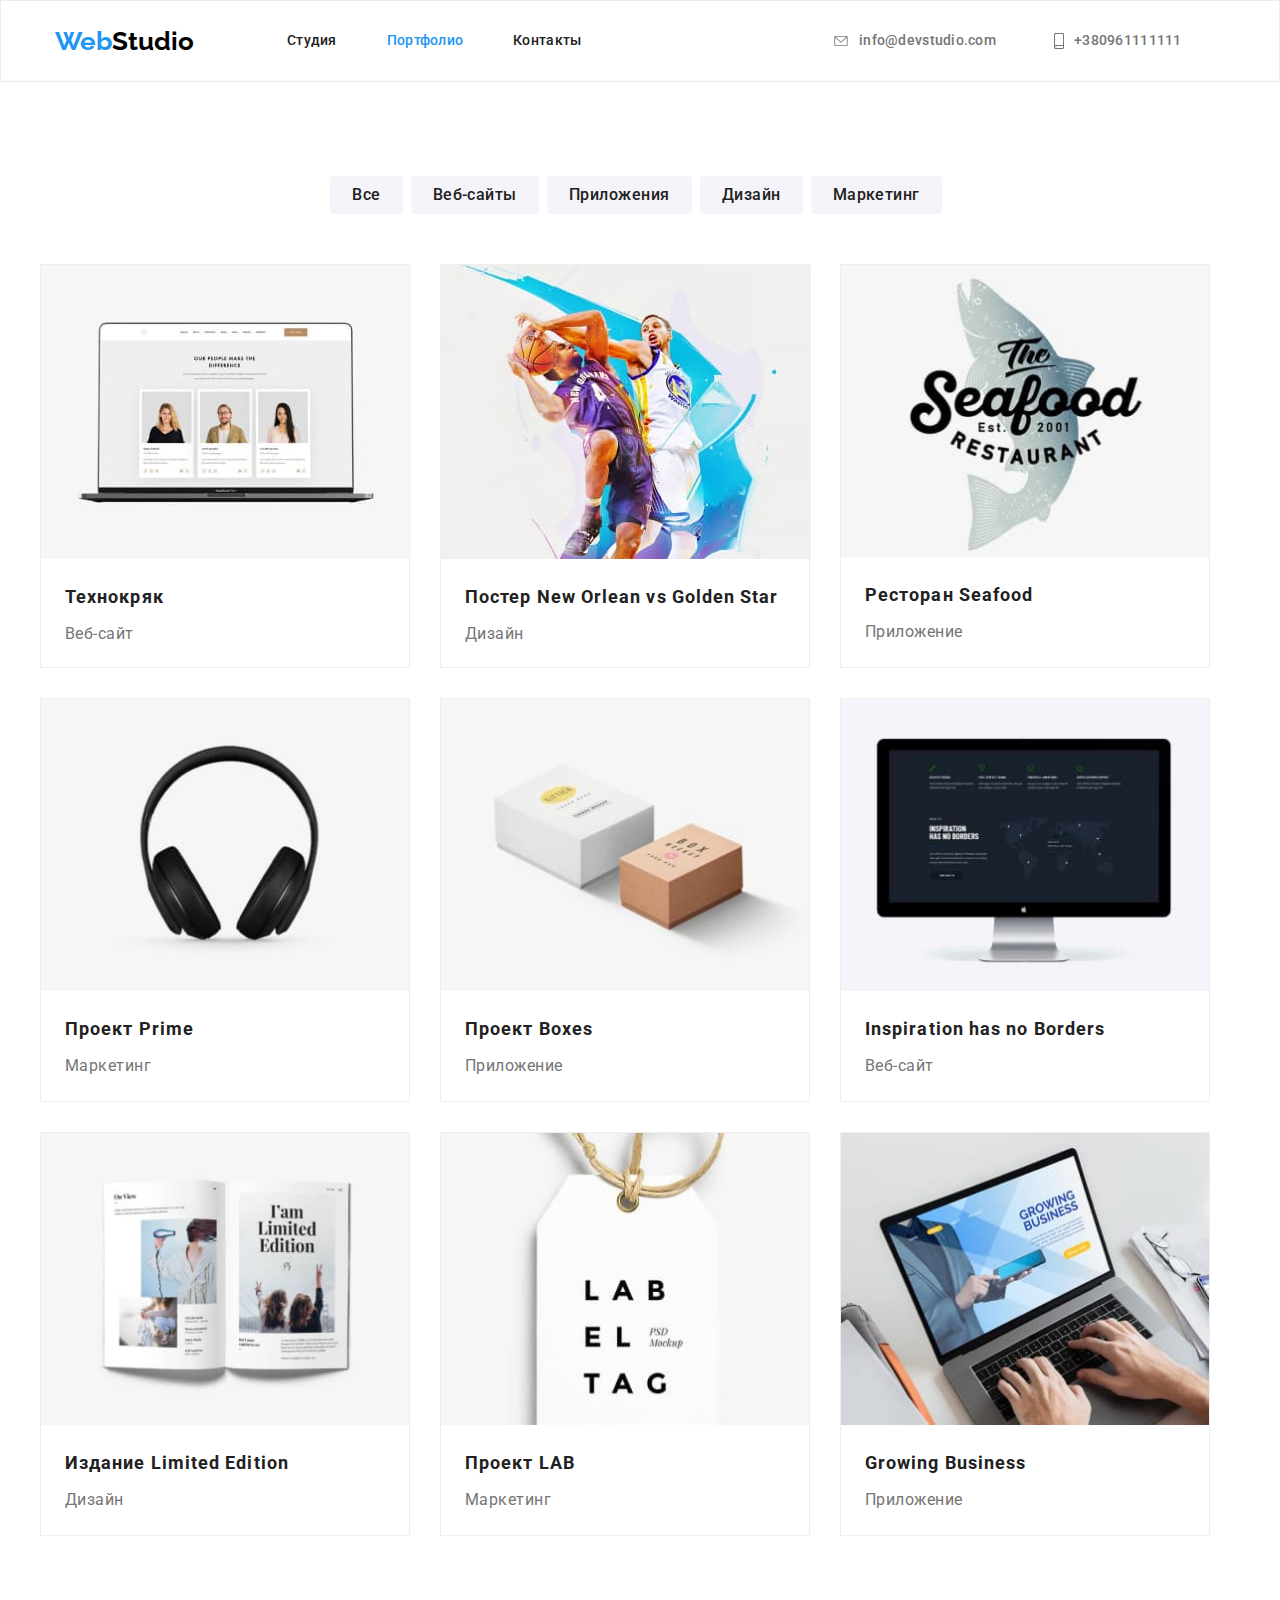
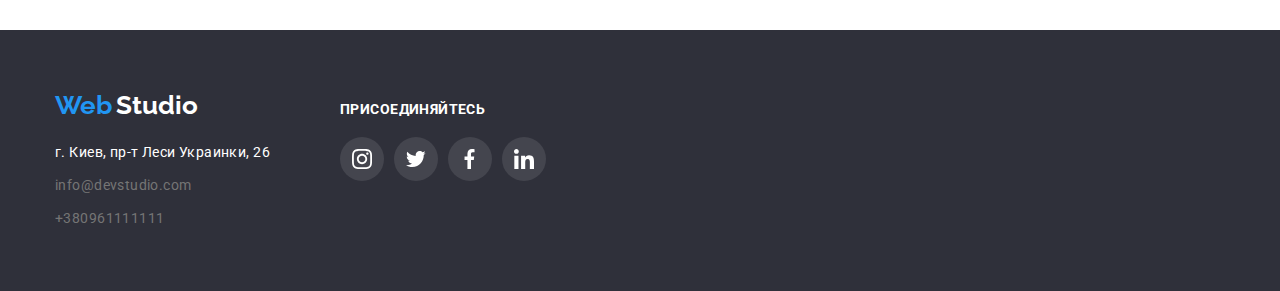
==== html/portfolio.html @ abc70267 "creation" ====
<!DOCTYPE html>
<html lang="en">
  <head>
    <meta charset="UTF-8" />
    <meta name="viewport" content="width=device-width, initial-scale=1.0" />
    <title>Document</title>
    <link rel="stylesheet" href="../css/reset.css"/>
    <link rel="stylesheet" href="../css/styles.css"/>
    <link rel="preconnect" href="https://fonts.gstatic.com">
<link href="https://fonts.googleapis.com/css2?family=Raleway:wght@700&family=Roboto:wght@400;500;700;900&display=swap" rel="stylesheet">
  </head>
  <body>
    <header class="main-menu">
      <div class="container">
      <nav class="navbar">
        <a class="logo" href="../index.html"> <span class="logo-web">Web</span> <span class="logo-studio">Studio</span></a> 
        <ul class="menu-list">
          <li class="menu-item"> <a class="link" href="../index.html">Студия</a> </li>
          <li class="menu-item"> <a class="link current" href="portfolio.html"> Портфолио</a> </li>
          <li class="menu-item"> <a class="link" href="">Контакты</a> </li>
        </ul>
      </nav>
        <ul class="tel-mail-title"> 
            <li class="menu-item-contacts"> <a class="link-header" href="mailto:info@devstudio.com"> <svg class="mail"> 
            <use href="../svg/symbol-defs.svg#icon-envelope-hover-1-1" width="16" height="10"> </use>
            </svg> info@devstudio.com </a></li>
             <li class="menu-item-contacts"> <a class ="link-header" href="tel:+380961111111"> <svg class="telephone"> 
            <use href="../svg/symbol-defs.svg#icon-smartphone" width="10" height="16"> </use>
            </svg> +380961111111 </a></li>
        </ul>
      </div>
    </header>
      <main>
      <section class="portfolio-buttons">
        <h1 class="visually-hidden">Портфолио</h1>
        <ul class="button-portfolio-list">
          <li class="portfolio-item"> <button type="button" class="button-portfolio">Все</button> </li>
          <li class="portfolio-item"> <button type="button" class="button-portfolio">Веб-сайты</button> </li>
          <li class="portfolio-item"> <button type="button" class="button-portfolio">Приложения</button> </li>
          <li class="portfolio-item"> <button type="button" class="button-portfolio">Дизайн</button> </li>
          <li class="portfolio-item"> <button type="button" class="button-portfolio">Маркетинг</button> </li>
        </ul>
      </section>
      <section class="portfolio-photo"> 
        <div class="portfolio-photo-container">
        <ul class="portfolio-list">
        <li class="portfolio-gallery">
        <div class="portfolio-thumb">
            <a class="portfolio-link" href=""> <img src="../img/web_sites.jpg" alt="web_site" width="370">
            <div class="portfolio-gallery-container">
            <h2 class="portfolio-header">Технокряк</h2> 
            <p>Веб-сайт</p>
            </div>
            </a>
        </div>
            </li>
        <li class="portfolio-gallery">
          <div class="portfolio-thumb">  
            <a class="portfolio-link" href=""> <img
              src="../img/basketball.jpg" alt="two men play i basketball" width="370">
            <div class="portfolio-gallery-container">
            <h2 class="portfolio-header">Постер New Orlean vs Golden Star</h2>
            <p>Дизайн</p>
           </div>
            </a>
          </div>
        </li>
        <li class="portfolio-gallery">
            <a class="portfolio-link" href=""> <img src="../img/seafood.jpg" alt="logo of restaurant" width="370"> 
            <div class="portfolio-gallery-container">
            <h2 class="portfolio-header">Ресторан Seafood</h2>
            <p>Приложение</p>
            </div>
            </a>
        </li>
        <li class="portfolio-gallery">
            <a class="portfolio-link" href=""> <img src="../img/earphones.jpg" alt="earphones" width="370"> 
            <div class="portfolio-gallery-container">
            <h2 class="portfolio-header">Проект Prime</h2>
            <p>Маркетинг</p>
            </div>
            </a>
         </li>
        <li class="portfolio-gallery">
            <a class="portfolio-link" href=""> <img src="../img/boxes.jpg" alt="boxes" width="370"> 
            <div class="portfolio-gallery-container">
            <h2 class="portfolio-header">Проект Boxes</h2>
            <p>Приложение </p>
            </div>
            </a>
        </li>
        <li class="portfolio-gallery">
            <a class="portfolio-link" href=""> <img src="../img/monitor.jpg" alt="monitor" width="370"> 
             <div class="portfolio-gallery-container">
            <h2 class="portfolio-header">Inspiration has no Borders</h2>
            <p>Веб-сайт</p> 
             </div>
            </a>
        </li>
          <li class="portfolio-gallery">
            <a class="portfolio-link" href=""> <img src="../img/magazines.jpg" alt="magazines" width="370"> 
            <div class="portfolio-gallery-container">
            <h2 class="portfolio-header">Издание Limited Edition</h2>
            <p>Дизайн</p>
            </div>
            </a>
        </li>
        <li class="portfolio-gallery">
          <a class="portfolio-link" href=""> <img src="../img/lab.jpg" alt="leib" width="370">
          <div class="portfolio-gallery-container"> 
          <h2 class="portfolio-header">Проект LAB</h2> 
          <p>Маркетинг</p>
          </div>
          </a>
        </li> 
        <li class="portfolio-gallery">
          <a class="portfolio-link" href=""> <img src="../img/typing.jpg" alt="typing on the computer" width="370"/> 
          <div class="portfolio-gallery-container">
            <h2 class="portfolio-header">Growing Business</h2>
            <p>Приложение</p>
           </div>
            </a>
          </li>
        </ul> 
        </div>
        </section>
    </main>
    <footer class="contact-information">
      <div class="contact-information-container">
      <div>
      <a class="link-logo" href="./index.html"> <span class="logo-web">Web</span> <span class="logo-studio-white">Studio</span></a>
      <address class="company-address">г. Киев, пр-т Леси Украинки, 26</address>
      <ul>
        <li class="contact-information-item"><a class="tel-mail" href="mailto:info@devstudio.com">info@devstudio.com</a></li>
        <li class="contact-information-item"><a class="tel-mail" href="tel:+380961111111">+380961111111</a></li>
      </ul>
      </div>
      <div class="container-icons">
      <p>Присоединяйтесь</p>
      <ul class="contact-list-icons">
          <li class="contact-icons"> 
          <a class="contact-list-link" href="">
            <svg class="contact-icons-footer">
            <use href="../svg/symbol-defs.svg#icon-instagram-2-1" width="20" height="20"> </use>
            </svg>
          </a>  
          </li> 
          <li class="contact-icons">
            <a class="contact-list-link" href="">
            <svg class="contact-icons-footer">
            <use href="../svg/symbol-defs.svg#icon-Vector-1-1" width="20" height="20"> </use>
            </svg>
          </a>
          </li> 
          <li class="contact-icons">
            <a class="contact-list-link" href="">
            <svg class="contact-icons-footer">
            <use href="../svg/symbol-defs.svg#icon-Vector-2-1" width="20" height="20"> </use>
            </svg>
          </a>
          </li>  
          <li class="contact-icons">
            <a class="contact-list-link" href="">
            <svg class="contact-icons-footer">
            <use href="../svg/symbol-defs.svg#icon-linkedin-1-1" width="20" height="20"> </use>
            </svg>
          </a>
          </li> 
          </ul> 
          </div>
        </div>
     </footer>
  </body>
</html>
---- css/styles.css ----
*,
*::before,
*::after {
  box-sizing: border-box;

}
img {
    display: block;
    max-width: 100%;
    height: auto;
    }
:root {
    --main-color: #212121;
    --logo-color: #000000;
    --accent-color: #2196f3;
    --background-dark-color: #2f303a;
    --background-light-color: #F5F4FA;
    --active-color: #FFFFFF;
    --inactive-color: #757575;
    --border-color: #EEEEEE;
    --portfolio-border-color: #ECECEC;
}
.main-menu{
    background:var(--active-color);
    border: 1px solid #ECECEC;
    }
.container {
    width: 1200px;
    padding-right: 15px;
    padding-left: 15px;
    margin-right:  auto;
    margin-left: auto;
    height: auto;
   }    
.main-menu a {
    text-decoration: none;
  }
.menu-list {
    display:flex; 
    justify-content: center;
    }
.menu-item {
    display: flex;
    margin-right: 50px;
    }    
.menu-list:last-child {
    margin-right: 0px;
}   
.link {
        font-family: Roboto;
        font-weight: 500;
        font-size: 14px;
        line-height: 1.14;
        letter-spacing: 0.02em;
        color:var(--main-color);
        padding-bottom: 32px;    
        padding-top: 32px;  
        }
   .link:hover, 
   .link:focus {
     color:var(--accent-color);
    }
    .current{
        color:var(--accent-color);
    } 
    .logo-web{
        color: var(--accent-color);
        font-family: Raleway;
        font-weight: bold;
        font-size: 26px;
        line-height: 1.19;
    }
    .logo-studio{
        color:var(--logo-color);
        font-family: Raleway;
        font-weight: bold;
        font-size: 26px;
        line-height: 1.19;
        text-decoration: none; 
    }
    .tel-mail-title a {
        font-family: Roboto;
        font-weight: 500;
        font-size: 14px;
        line-height: 1.14;
        letter-spacing: 0.02em;
        color:var(--inactive-color);
        display: flex;
        align-items: center;
        padding-bottom: 32px;    
        padding-top: 32px;  
       }
    .tel-mail-title {
        height: 16px;
        display: flex;
        align-items: center;
    }   
     .menu-item-contacts {
        margin-right: 50px;
       }
    .link-header {
        width: 171px;
       }    
    .menu-item-contacts:last-child {
        margin-right: 0px;
    }
    header > .container {
        display: flex;
        justify-content: space-between;
        align-items: center;
        text-align: left;
      }
    .navbar {
        display: flex;
        align-items: center;
      }  
    .tel-mail-title {
     display: flex;
    }
    .logo {
        display: flex;
        padding-top: 24px;
        padding-bottom: 24px;
        margin-right: 93px;
    }
    .mail {
        height: 10px;
        width: 16px;
        fill: var(--inactive-color);
        margin-right: 10px;
        }
     .telephone {
        width: 10px;
        height: 16px;
        fill: var(--inactive-color);
        margin-right: 10px;
       }
    .link-header:focus .mail,
    .link-header:hover .mail {
        fill: var(--accent-color);
        }
    .link-header:focus .telephone,
    .link-header:hover .telephone {
            fill: var(--accent-color);
        }    
    .link-header:focus,
    .link-header:hover {
        color: var(--accent-color);
    }
     /*finish of header*/
    .hero {
        height: 600px;
        margin: 0 auto;
        padding-top: 200px;
        padding-bottom: 200px;
        padding-right: 0;
        padding-left: 0;
        background-image: linear-gradient( to right, rgba(47, 48, 58, 0.4), rgba(47, 48, 58, 0.4) ), url(../img/hero.jpg);
        text-align: center;
    }
    .title-hero {
        font-family: Roboto;
        font-size: 44px;
        font-weight: 900;
        line-height: 1.36;
        letter-spacing: 0.06em;
        color:var(--active-color);
        text-transform: uppercase;
        margin-bottom: 30px;
    }
    .button {
        font-family: Roboto;
        font-weight: bold;
        font-size: 16px;
        line-height: 30px;
        color:var(--active-color);
        background-color:var(--accent-color);
        padding-right: 32px;
        padding-left: 32px;
        padding-bottom: 10px;
        padding-top:10px;
        background: #2196F3;
        box-shadow: 0px 4px 4px rgba(0, 0, 0, 0.15);
        border-radius: 4px; 
    }    
    .button:hover {
    cursor: pointer;    
    }    
    /*finish of hero*/
    .advantages {
        padding-top: 94px;
        padding-bottom: 94px;
        padding-right: 15px;
        padding-left: 15px;
        display: flex;
        justify-content: center;
      }
    .advantages-list {
        display: flex;
       }
    .advantages-item {
        font-family: Roboto;
        font-size: 14px;
        line-height: 1.71;
        letter-spacing: 0.03em;
        color:var(--inactive-color);
        width: 270px;
        margin-right: 30px;
        }
    .advantages-item:last-child {
        margin-right: 0px;
    } 
    .advantages-pictures {
        height: 120px;
        width: 270px;
        border-radius: 4px;
        background: #F5F4FA;
        margin-bottom: 30px;
        height: 120px;
        width: 270px;
        border-radius: 4px;
        height: 120px;
        width: 270px;
        display: flex;
        justify-content: center;
        align-items: center;
        }
    .advantages-icons {
        width: 66px;
        height: 70px;
      }

    .advantages-header {
        font-family: Roboto;
        font-size: 14px;
        line-height: 1.14;
        letter-spacing: 0.03em;
        font-weight: bold;
        text-transform: uppercase;
        color: var(--background-dark-color);
        margin-bottom: 10px;
    }
    /* finish section */
    .specialization {
        padding-bottom: 94px;
        padding-right: 15px;
        padding-left: 15px;
       }
    .specialization-header {
        font-family: Roboto;
        font-size: 36px;
        font-weight: bold;
        line-height: 1.16;
        letter-spacing: 0.03em;
        color:var(--main-color);
        text-align: center;
        margin-bottom: 50px;
    }
    .specialization-list {
     display: flex;
     justify-content: center;
    }
    .specialization-item {
    display: flex;
    margin-right: 30px;  
    }
    .specialization-item :last-child {
        margin-right: 0px;
    }
    /* finish section */
    .our-team {
        background-color:var(--background-light-color);
        padding-top: 94px;
        padding-bottom: 94px;
        padding-right: 15px;
        padding-left: 15px;
        }
    .team-list {
        display: flex;
        justify-content: center;
    }
    .our-team-item {
          display: flex;
          text-align: center;
          box-shadow: 0px 1px 3px rgba(0, 0, 0, 0.12), 
          0px 1px 1px rgba(0, 0, 0, 0.14), 
          0px 2px 1px rgba(0, 0, 0, 0.2);
          border-radius: 0px 0px 4px 4px;
          margin-right: 30px;
          width: 270px;
          background-color: var(--active-color);
    }
    .our-team-list {
        display: flex;
        justify-content: center;
        height: 44px;
        width: 206px;
       }
    .our-team-icon {
        fill: #AFB1B8;
        width: 20px;
        height: 20px;
    }
    .our-team-button {
        background-color: var(--active-color);
        border: 0;
        display: flex;
        height: 44px;
        width: 44px;
        display: flex;
        justify-content: center;
        align-items: center;
       }
     .name-container {
       padding: 30px;
      }
    .name-container > img {
       display: block;
       min-width: 100px;
           }
      .our-team-item:last-child {
          margin-right: 0px;
      }
     .our-team-header {
        font-family: Roboto;
        font-size: 36px;
        font-weight: bold;
        line-height: 1.17;
        letter-spacing: 0.03em;
        color: var(--main-color);
        text-align: center;
        margin-bottom: 50px;
       }
   .name {
       font-family: Roboto;
       font-size: 16px;
       font-weight: 500;
       line-height: 1.19;
       letter-spacing: 0.03em;
       color: var(--main-color);
       margin-bottom: 10px;
       }
    .profession {
        font-family: Roboto;
        font-size: 16px;
        line-height: 1.19;
        letter-spacing: 0.03em;
        color:var(--inactive-color);
        margin-bottom: 16px;
        }
        .our-team-link {
            height: 44px;
            width: 44px;
            border-radius: 50px;
            background-color:var(--active-color);
            display: flex;
            justify-content: center;
            align-items: center;
            }
        .our-team-link:hover,
        .our-team-link:focus {
            background-color: var(--accent-color);
            cursor: pointer;
        } 
        .our-team-link-list {
            height: 44px;
            width: 44px;
            margin-right: 10px
           }  
        .our-team-list:last-child {
            margin-right: 0;
        } 
        .our-team-link:focus .our-team-icon,
        .our-team-link:hover .our-team-icon {
                fill: var(--active-color);
            }   
        /* finish section */
    .clients {
        background: var(--active-color);
        padding-top:94px;
        padding-bottom: 94px;
        }    
    .clients-header {
        font-family: Roboto;
       font-size: 36px;
       font-style: normal;
       font-weight: 700;
       line-height: 42px;
       letter-spacing: 0.03em;
       text-align: center;
       margin-bottom: 50px;
       color:var(--main-color); 
    }
    .clients-list {
        display: flex;
        justify-content: center;
    }
    .clients-link {
        display: block;
        height: 90px;
        width: 170px;
        display: flex;
        justify-content: center;
        align-items: center;
        border: 1px solid #AFB1B8;
        border-radius: 4px;
    }
    .clients-link:focus,
    .clients-link:hover{
        border: 1px solid var(--accent-color);
    }
    .clients-link:focus .current,
    .clients-link:hover .current {
            fill: var(--accent-color);
        }    
     .clients-icon-a {
        width: 45px; 
        height: 44px;
        fill: #AFB1B8;
    }
    .clients-icon-b {
        width: 40px; 
        height: 52px;
        fill: #AFB1B8;
    }
    .clients-icon-c {
        width: 42px; 
        height: 42px;
        fill: #AFB1B8;
    }
    .clients-icon-d {
        width: 80px; 
        height: 42px;
        fill: #AFB1B8;
    }
    .clients-icon-e {
        width: 59px; 
        height: 47px;
        fill: #AFB1B8;
    }
    .clients-icon-f {
        width: 88px; 
        height: 66px;
        fill: #AFB1B8;
    }
     .clients-item {
        width: 170px;
        height: 90px;
        margin-right: 30px;
        }
    .clients-item:last-child {
        margin-right: 0;
    } 
    .clients-icon {
        fill: #AFB1B8;
        width: 170px;
        height: 90px;
    }
    .clients-icon:hover{
       fill: #2196f3;
    } 
    /* finish page */
    .contact-information {
       background:var(--background-dark-color);
       padding-top: 60px;
       padding-bottom: 60px;
    }
    .contact-information-container {
        width: 1200px;
        padding-right: 15px;
        padding-left: 15px;
        margin-right:  auto;
        margin-left: auto;
        display: flex; 
        align-items: baseline;
      }
    .logo-studio-white {
        color:var(--active-color);
        font-family: Raleway;
        font-weight: bold;
        font-size: 26px;
        line-height: 1.19;
        text-decoration: none;
    }
    .company-address {
        font-family: Roboto;
        font-size: 14px;
        line-height: 1.71;
        letter-spacing: 0.03em;
        color:var(--active-color);
        margin-top: 20px;
    }
    .tel-mail {
          font-family: Roboto;
          font-size: 14px;
          line-height: 1.71;
          letter-spacing: 0.03em;
          color:var(--inactive-color);
          text-decoration: none;
          display: block;
    }
    .contact-information-item {
        margin-top: 9px;
    }
    .tel-mail:hover,
    .tel-mail:focus {
           color:var(--accent-color);
    }
    .link-logo {
        display: block;
    }
    .container-icons >p{
        font-family: Roboto;
        font-style: normal;
        font-weight: bold;
        font-size: 14px;
        line-height: 16px;
        letter-spacing: 0.03em;
        text-transform: uppercase;
        color: #FFFFFF;
        margin-bottom: 20px;
    }
    .contact-list-icons {
        display: flex;
        align-items: center;
    }
    .contact-icons {
        height: 44px;
        width: 44px;
        margin-right: 10px;
        fill: var(--active-color);
    }
    .contact-icons:last-child {
        margin-right: 0;
    } 
    .contact-list-link {
        border-radius: 50%;
        height: 44px;
        width: 44px;
        background-color:rgba(255, 255, 255, 0.1); 
        display:flex; 
        justify-content: center;   
        align-items: center;  
        border: 0;
        cursor: pointer;
        }
    .contact-list-link:hover,
    .contact-list-link:focus {
     background-color: var(--accent-color);
    }    
     .contact-icons-footer {
         height: 20px;
         width: 20px;
         fill: #FFFFFF;
     } 
    .container-icons {
        margin-left: 70px;
    }  
    /* finish page */
    .visually-hidden {
        position: absolute !important;
        clip: rect(1px 1px 1px 1px); /* IE6, IE7 */
        clip: rect(1px, 1px, 1px, 1px);
        padding: 0 !important;
        border: 0 !important;
        height: 1px !important;
        width: 1px !important;
        overflow: hidden;
      }
    .portfolio-buttons {
        padding-top: 94px;
        padding-bottom: 50px;
        display: flex;
        justify-content: center;
    }
    .button-portfolio-list {
        display: flex;
    }  
    .portfolio-item {
        margin-right: 8px;
    }
    .button-portfolio-list:last-child {
        margin-right: 0px;
    }
    .button-portfolio {
           background:var(--background-light-color);
           border-radius: 4px;
           font-family: Roboto;
           font-weight: 500;
           font-size: 16px;
           line-height: 1.625;
           text-align: center;
           letter-spacing: 0.03em;
           color: var(--main-color);
           cursor: default;
           padding-right: 22px;
           padding-left: 22px;
           padding-top: 6px;
           padding-bottom: 6px;
           border-radius: 4px;
           border: 0px;
           border-radius: 4px;
           box-shadow: 0;
    }
    .button-portfolio:hover,
    .button-portfolio:focus {
            background-color:var(--accent-color);
            color: var(--active-color);
            cursor: pointer;
            box-shadow: 0px 3px 1px rgba(0, 0, 0, 0.1), 0px 1px 2px rgba(0, 0, 0, 0.08), 0px 2px 2px rgba(0, 0, 0, 0.12);
    }
    /* finish section */
    .portfolio-photo {
        padding-bottom: 94px;
    }
    .portfolio-photo-container {
        width: 1200px;
        margin-right: auto;
        margin-left: auto;
        height: auto;
    }
    .portfolio-list {
       display: flex;
       flex-wrap: wrap;
       margin-top: -30px;
       margin-left: -30px;
      }
    .portfolio-gallery {
       display: flex;
       flex-basis: calc (100% / 3 - 30px);
       margin-top: 30px;
       margin-left: 30px;
       border: 1px solid #EEEEEE;
       width: 370px;
       padding-bottom: 20px;
       height: 404px;
      }
    .portfolio-header {
            font-family: Roboto;
            font-weight: bold;
            font-size: 18px;
            line-height: 2;
            letter-spacing: 0.06em;
            color:var(--main-color);
            margin-bottom: 4px;
             }
    .portfolio-gallery a {
            font-family: Roboto;
            font-size: 16px;
            line-height: 1.875;
            letter-spacing: 0.03em;
            color:var(--inactive-color);
            text-decoration: none;
            display: block;
           }
    .portfolio-link {
        box-shadow: 0;
        width: 370px;
        height: 404px;
    } 
    .portfolio-link:hover,
    .portfolio-link:focus {
        box-shadow: 0px 1px 1px rgba(0, 0, 0, 0.12), 0px 4px 4px rgba(0, 0, 0, 0.06), 1px 4px 6px rgba(0, 0, 0, 0.16);
    }   
    .portfolio-gallery-container {
      padding-right: 24px; 
      padding-left: 24px;
      padding-top: 20px;
      padding-bottom: 20px;
    }    
    .link-logo {
        text-decoration: none;
    }
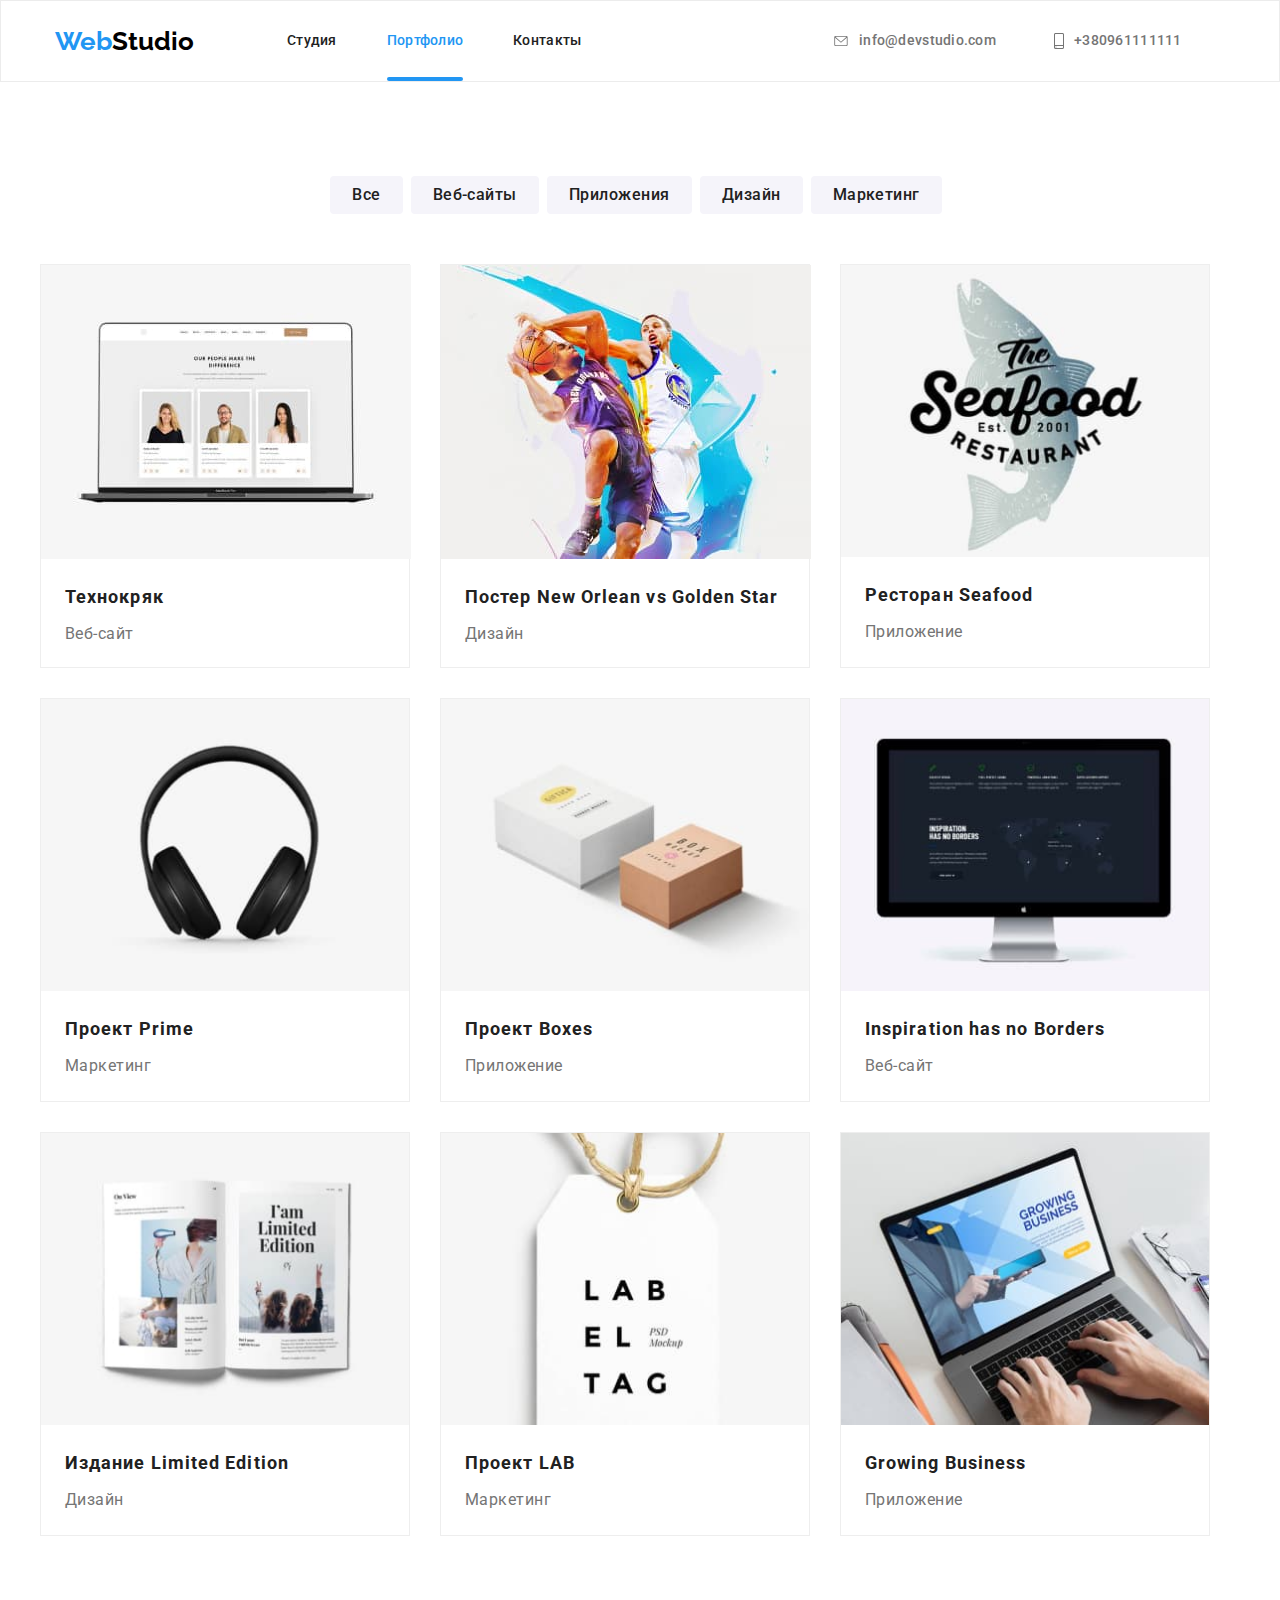
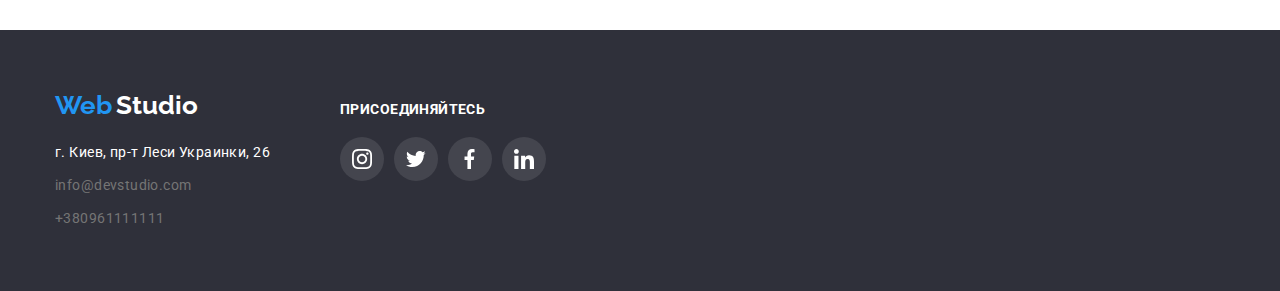
==== commit 4aa31778: "portfolio" ====
--- a/html/portfolio.html
+++ b/html/portfolio.html
@@ -47,6 +47,10 @@
         <li class="portfolio-gallery">
         <div class="portfolio-thumb">
             <a class="portfolio-link" href=""> <img src="../img/web_sites.jpg" alt="web_site" width="370">
+            <div class="technokryak">
+            <p class="technokryak-text">Технокряк это современная площадка распространения коронавируса. 
+              Компании используют эту платформу для цифрового шпионажа и атак на защищённые сервера конкурентов.</p> 
+              </div>
             <div class="portfolio-gallery-container">
             <h2 class="portfolio-header">Технокряк</h2> 
             <p>Веб-сайт</p>
@@ -58,6 +62,10 @@
           <div class="portfolio-thumb">  
             <a class="portfolio-link" href=""> <img
               src="../img/basketball.jpg" alt="two men play i basketball" width="370">
+              <div class="technokryak">
+                <p class="technokryak-text">Технокряк это современная площадка распространения коронавируса. 
+                  Компании используют эту платформу для цифрового шпионажа и атак на защищённые сервера конкурентов.</p> 
+                  </div>
             <div class="portfolio-gallery-container">
             <h2 class="portfolio-header">Постер New Orlean vs Golden Star</h2>
             <p>Дизайн</p>
@@ -67,7 +75,11 @@
         </li>
         <li class="portfolio-gallery">
             <a class="portfolio-link" href=""> <img src="../img/seafood.jpg" alt="logo of restaurant" width="370"> 
-            <div class="portfolio-gallery-container">
+              <div class="technokryak">
+                <p class="technokryak-text">Технокряк это современная площадка распространения коронавируса. 
+                  Компании используют эту платформу для цифрового шпионажа и атак на защищённые сервера конкурентов.</p> 
+                  </div> 
+              <div class="portfolio-gallery-container">
             <h2 class="portfolio-header">Ресторан Seafood</h2>
             <p>Приложение</p>
             </div>
@@ -75,6 +87,10 @@
         </li>
         <li class="portfolio-gallery">
             <a class="portfolio-link" href=""> <img src="../img/earphones.jpg" alt="earphones" width="370"> 
+              <div class="technokryak">
+                <p class="technokryak-text">Технокряк это современная площадка распространения коронавируса. 
+                  Компании используют эту платформу для цифрового шпионажа и атак на защищённые сервера конкурентов.</p> 
+                  </div>
             <div class="portfolio-gallery-container">
             <h2 class="portfolio-header">Проект Prime</h2>
             <p>Маркетинг</p>
@@ -83,6 +99,10 @@
          </li>
         <li class="portfolio-gallery">
             <a class="portfolio-link" href=""> <img src="../img/boxes.jpg" alt="boxes" width="370"> 
+              <div class="technokryak">
+                <p class="technokryak-text">Технокряк это современная площадка распространения коронавируса. 
+                  Компании используют эту платформу для цифрового шпионажа и атак на защищённые сервера конкурентов.</p> 
+                  </div>
             <div class="portfolio-gallery-container">
             <h2 class="portfolio-header">Проект Boxes</h2>
             <p>Приложение </p>
@@ -91,6 +111,10 @@
         </li>
         <li class="portfolio-gallery">
             <a class="portfolio-link" href=""> <img src="../img/monitor.jpg" alt="monitor" width="370"> 
+              <div class="technokryak">
+                <p class="technokryak-text">Технокряк это современная площадка распространения коронавируса. 
+                  Компании используют эту платформу для цифрового шпионажа и атак на защищённые сервера конкурентов.</p> 
+                  </div>
              <div class="portfolio-gallery-container">
             <h2 class="portfolio-header">Inspiration has no Borders</h2>
             <p>Веб-сайт</p> 
@@ -99,6 +123,10 @@
         </li>
           <li class="portfolio-gallery">
             <a class="portfolio-link" href=""> <img src="../img/magazines.jpg" alt="magazines" width="370"> 
+              <div class="technokryak">
+                <p class="technokryak-text">Технокряк это современная площадка распространения коронавируса. 
+                  Компании используют эту платформу для цифрового шпионажа и атак на защищённые сервера конкурентов.</p> 
+                  </div>
             <div class="portfolio-gallery-container">
             <h2 class="portfolio-header">Издание Limited Edition</h2>
             <p>Дизайн</p>
@@ -107,6 +135,10 @@
         </li>
         <li class="portfolio-gallery">
           <a class="portfolio-link" href=""> <img src="../img/lab.jpg" alt="leib" width="370">
+            <div class="technokryak">
+              <p class="technokryak-text">Технокряк это современная площадка распространения коронавируса. 
+                Компании используют эту платформу для цифрового шпионажа и атак на защищённые сервера конкурентов.</p> 
+                </div>
           <div class="portfolio-gallery-container"> 
           <h2 class="portfolio-header">Проект LAB</h2> 
           <p>Маркетинг</p>
@@ -115,6 +147,10 @@
         </li> 
         <li class="portfolio-gallery">
           <a class="portfolio-link" href=""> <img src="../img/typing.jpg" alt="typing on the computer" width="370"/> 
+            <div class="technokryak">
+              <p class="technokryak-text">Технокряк это современная площадка распространения коронавируса. 
+                Компании используют эту платформу для цифрового шпионажа и атак на защищённые сервера конкурентов.</p> 
+                </div>
           <div class="portfolio-gallery-container">
             <h2 class="portfolio-header">Growing Business</h2>
             <p>Приложение</p>
@@ -128,7 +164,7 @@
     <footer class="contact-information">
       <div class="contact-information-container">
       <div>
-      <a class="link-logo" href="./index.html"> <span class="logo-web">Web</span> <span class="logo-studio-white">Studio</span></a>
+      <a class="link-logo" href="../index.html"> <span class="logo-web">Web</span> <span class="logo-studio-white">Studio</span></a>
       <address class="company-address">г. Киев, пр-т Леси Украинки, 26</address>
       <ul>
         <li class="contact-information-item"><a class="tel-mail" href="mailto:info@devstudio.com">info@devstudio.com</a></li>
--- a/css/styles.css
+++ b/css/styles.css
@@ -19,7 +19,7 @@
     --inactive-color: #757575;
     --border-color: #EEEEEE;
     --portfolio-border-color: #ECECEC;
-}
+   }
 .main-menu{
     background:var(--active-color);
     border: 1px solid #ECECEC;
@@ -47,22 +47,55 @@
     margin-right: 0px;
 }   
 .link {
+        position: relative;
         font-family: Roboto;
         font-weight: 500;
         font-size: 14px;
         line-height: 1.14;
+        display: block;
         letter-spacing: 0.02em;
         color:var(--main-color);
         padding-bottom: 32px;    
         padding-top: 32px;  
-        }
+        transition-property: color;
+        transition-duration: 250ms;
+        transition-timing-function: cubic-bezier(0.4, 0, 0.2, 1);
+       }
    .link:hover, 
    .link:focus {
      color:var(--accent-color);
     }
+     .link::after {
+        content:"" ;
+        position: absolute;
+        display: block;
+        width: 100%;
+        margin-top: 28px;
+        background: #2196F3;
+        border-radius: 2px;
+        height: 4px;
+        opacity: 0;
+        transition-property: opacity;
+        transition-duration: 250ms;
+        transition-timing-function: cubic-bezier(0.4, 0, 0.2, 1);
+    }
+    .link:hover::after {
+        opacity: 1;
+    }
     .current{
         color:var(--accent-color);
     } 
+    .current::after {
+        content:"" ;
+        position: absolute;
+        display: block;
+        width: 100%;
+        margin-top: 28px;
+        background: #2196F3;
+        border-radius: 2px;
+        height: 4px;
+        opacity: 1;
+    }
     .logo-web{
         color: var(--accent-color);
         font-family: Raleway;
@@ -89,6 +122,9 @@
         align-items: center;
         padding-bottom: 32px;    
         padding-top: 32px;  
+        transition-property: color;
+        transition-duration: 250ms;
+        transition-timing-function: cubic-bezier(0.4, 0, 0.2, 1);
        }
     .tel-mail-title {
         height: 16px;
@@ -128,12 +164,18 @@
         width: 16px;
         fill: var(--inactive-color);
         margin-right: 10px;
+        transition-property: fill;
+        transition-duration: 250ms;
+        transition-timing-function: cubic-bezier(0.4, 0, 0.2, 1);
         }
      .telephone {
         width: 10px;
         height: 16px;
         fill: var(--inactive-color);
         margin-right: 10px;
+        transition-property: fill;
+        transition-duration: 250ms;
+        transition-timing-function: cubic-bezier(0.4, 0, 0.2, 1);
        }
     .link-header:focus .mail,
     .link-header:hover .mail {
@@ -184,8 +226,55 @@
         border-radius: 4px; 
     }    
     .button:hover {
-    cursor: pointer;    
-    }    
+    cursor: pointer;  
+    } 
+    .backdrop.is-hidden {
+        opacity: 0;
+        pointer-events: none;
+        visibility: hidden;
+       }  
+    .backdrop {
+        position: fixed;
+        top: 0%;
+        left: 0%;
+        width: 100%;
+        height: 100%;
+        background-color: rgba(0, 0, 0, 0.2);
+        opacity: 1;
+        transition: opacity 250ms cubic-bezier(0.4, 0, 0.2, 1);
+       } 
+     .modal {
+        position: absolute; 
+        top: 50%;
+        left: 50%;
+        transform: translate(-50%, -50%) scale(1);
+        min-height: 581px;
+        min-width: 528px;
+        border-radius: 4px;
+        background:var(--active-color);
+        display: flex;
+        justify-content: flex-end;
+      }
+    .backdrop.is-hidden .modal {
+        transform: translate(-50%, -50%) scale(0.9);
+    }  
+    .modal-button {
+     height: 30px;
+     width: 30px;
+     border-radius: 50px;
+     margin-top: 8px;
+     margin-right: 8px;
+     border: 1px solid rgba(0, 0, 0, 0.1);
+     background-color: var(--active-color);
+     display: flex;
+     justify-content: center;
+     align-items: center;
+     }
+    .modal-icone {
+        fill: var(--main-color);
+        width: 18px;
+        height: 18px;
+       }
     /*finish of hero*/
     .advantages {
         padding-top: 94px;
@@ -259,6 +348,7 @@
     .specialization-list {
      display: flex;
      justify-content: center;
+     
     }
     .specialization-item {
     display: flex;
@@ -266,6 +356,30 @@
     }
     .specialization-item :last-child {
         margin-right: 0px;
+    }
+    .specialization-list p {
+        font-family: Roboto;
+        font-weight: bold;
+        font-size: 14px;
+        line-height: 1.14;
+        text-align: center;
+        letter-spacing: 0.03em;
+        text-transform: uppercase;
+        color: var(--active-color);
+    }
+    .specialization-item {
+        position: relative;
+        width: 370px;
+       } 
+    .label {
+        position: absolute;
+        width: 100%;
+        background: rgba(47, 48, 58, 0.8);
+        margin-top: 224px;
+        padding-bottom: 32px;
+        padding-top: 24px;
+        padding-right: 82px;
+        padding-left: 82px;
     }
     /* finish section */
     .our-team {
@@ -300,6 +414,10 @@
         fill: #AFB1B8;
         width: 20px;
         height: 20px;
+        transition-property: fill;
+        transition-duration: 250ms;
+        transition-timing-function: cubic-bezier(0.4, 0, 0.2, 1);
+        
     }
     .our-team-button {
         background-color: var(--active-color);
@@ -356,12 +474,14 @@
             display: flex;
             justify-content: center;
             align-items: center;
+            transition-property: background-color;
+            transition-duration: 250ms;
+            transition-timing-function: cubic-bezier(0.4, 0, 0.2, 1);
             }
         .our-team-link:hover,
         .our-team-link:focus {
             background-color: var(--accent-color);
-            cursor: pointer;
-        } 
+           } 
         .our-team-link-list {
             height: 44px;
             width: 44px;
@@ -404,6 +524,9 @@
         align-items: center;
         border: 1px solid #AFB1B8;
         border-radius: 4px;
+        transition-property: border;
+        transition-duration: 250ms;
+        transition-timing-function: cubic-bezier(0.4, 0, 0.2, 1);
     }
     .clients-link:focus,
     .clients-link:hover{
@@ -417,31 +540,49 @@
         width: 45px; 
         height: 44px;
         fill: #AFB1B8;
+        transition-property: fill;
+        transition-duration: 250ms;
+        transition-timing-function: cubic-bezier(0.4, 0, 0.2, 1);
     }
     .clients-icon-b {
         width: 40px; 
         height: 52px;
         fill: #AFB1B8;
+        transition-property: fill;
+        transition-duration: 250ms;
+        transition-timing-function: cubic-bezier(0.4, 0, 0.2, 1);
     }
     .clients-icon-c {
         width: 42px; 
         height: 42px;
         fill: #AFB1B8;
+        transition-property: fill;
+        transition-duration: 250ms;
+        transition-timing-function: cubic-bezier(0.4, 0, 0.2, 1);
     }
     .clients-icon-d {
         width: 80px; 
         height: 42px;
         fill: #AFB1B8;
+        transition-property: fill;
+        transition-duration: 250ms;
+        transition-timing-function: cubic-bezier(0.4, 0, 0.2, 1);
     }
     .clients-icon-e {
         width: 59px; 
         height: 47px;
         fill: #AFB1B8;
+        transition-property: fill;
+        transition-duration: 250ms;
+        transition-timing-function: cubic-bezier(0.4, 0, 0.2, 1);
     }
     .clients-icon-f {
         width: 88px; 
         height: 66px;
         fill: #AFB1B8;
+        transition-property: fill;
+        transition-duration: 250ms;
+        transition-timing-function: cubic-bezier(0.4, 0, 0.2, 1);
     }
      .clients-item {
         width: 170px;
@@ -543,6 +684,9 @@
         align-items: center;  
         border: 0;
         cursor: pointer;
+        transition-property: background-color;
+        transition-duration: 250ms;
+        transition-timing-function: cubic-bezier(0.4, 0, 0.2, 1);
         }
     .contact-list-link:hover,
     .contact-list-link:focus {
@@ -601,6 +745,9 @@
            border: 0px;
            border-radius: 4px;
            box-shadow: 0;
+           transition-property:  background-color, color, cursor, box-shadow;
+           transition-duration: 250ms;
+           transition-timing-function: cubic-bezier(0.4, 0, 0.2, 1);
     }
     .button-portfolio:hover,
     .button-portfolio:focus {
@@ -655,8 +802,11 @@
            }
     .portfolio-link {
         box-shadow: 0;
-        width: 370px;
+         width: 370px;
         height: 404px;
+        transition-property: box-shadow;
+        transition-duration: 250ms;
+        transition-timing-function: cubic-bezier(0.4, 0, 0.2, 1);
     } 
     .portfolio-link:hover,
     .portfolio-link:focus {
@@ -667,7 +817,37 @@
       padding-left: 24px;
       padding-top: 20px;
       padding-bottom: 20px;
-    }    
+    }  
+    .technokryak-text {
+        font-family: Roboto;
+        font-size: 18px;
+        line-height: 1.56;
+        letter-spacing: 0.03em;
+        color: var(--active-color);
+      }  
+    .portfolio-link {
+        position: relative;
+        overflow: hidden;
+       }
+    .technokryak {
+        position: absolute;
+        width: 100%;
+        top: 0;
+        left: 0;
+        height: 294px;
+        display: flex;
+        align-items: center;
+        text-align: left;
+        padding-right: 24px;
+        padding-left: 24px;
+        background-color: var(--accent-color);
+        transform: translatey(-101%);
+        transition: transform 250ms;
+        transition-timing-function: cubic-bezier(0.4, 0, 0.2, 1);
+    }
+    .portfolio-link:hover .technokryak {
+        transform: translatey(0);
+      }
     .link-logo {
         text-decoration: none;
     }
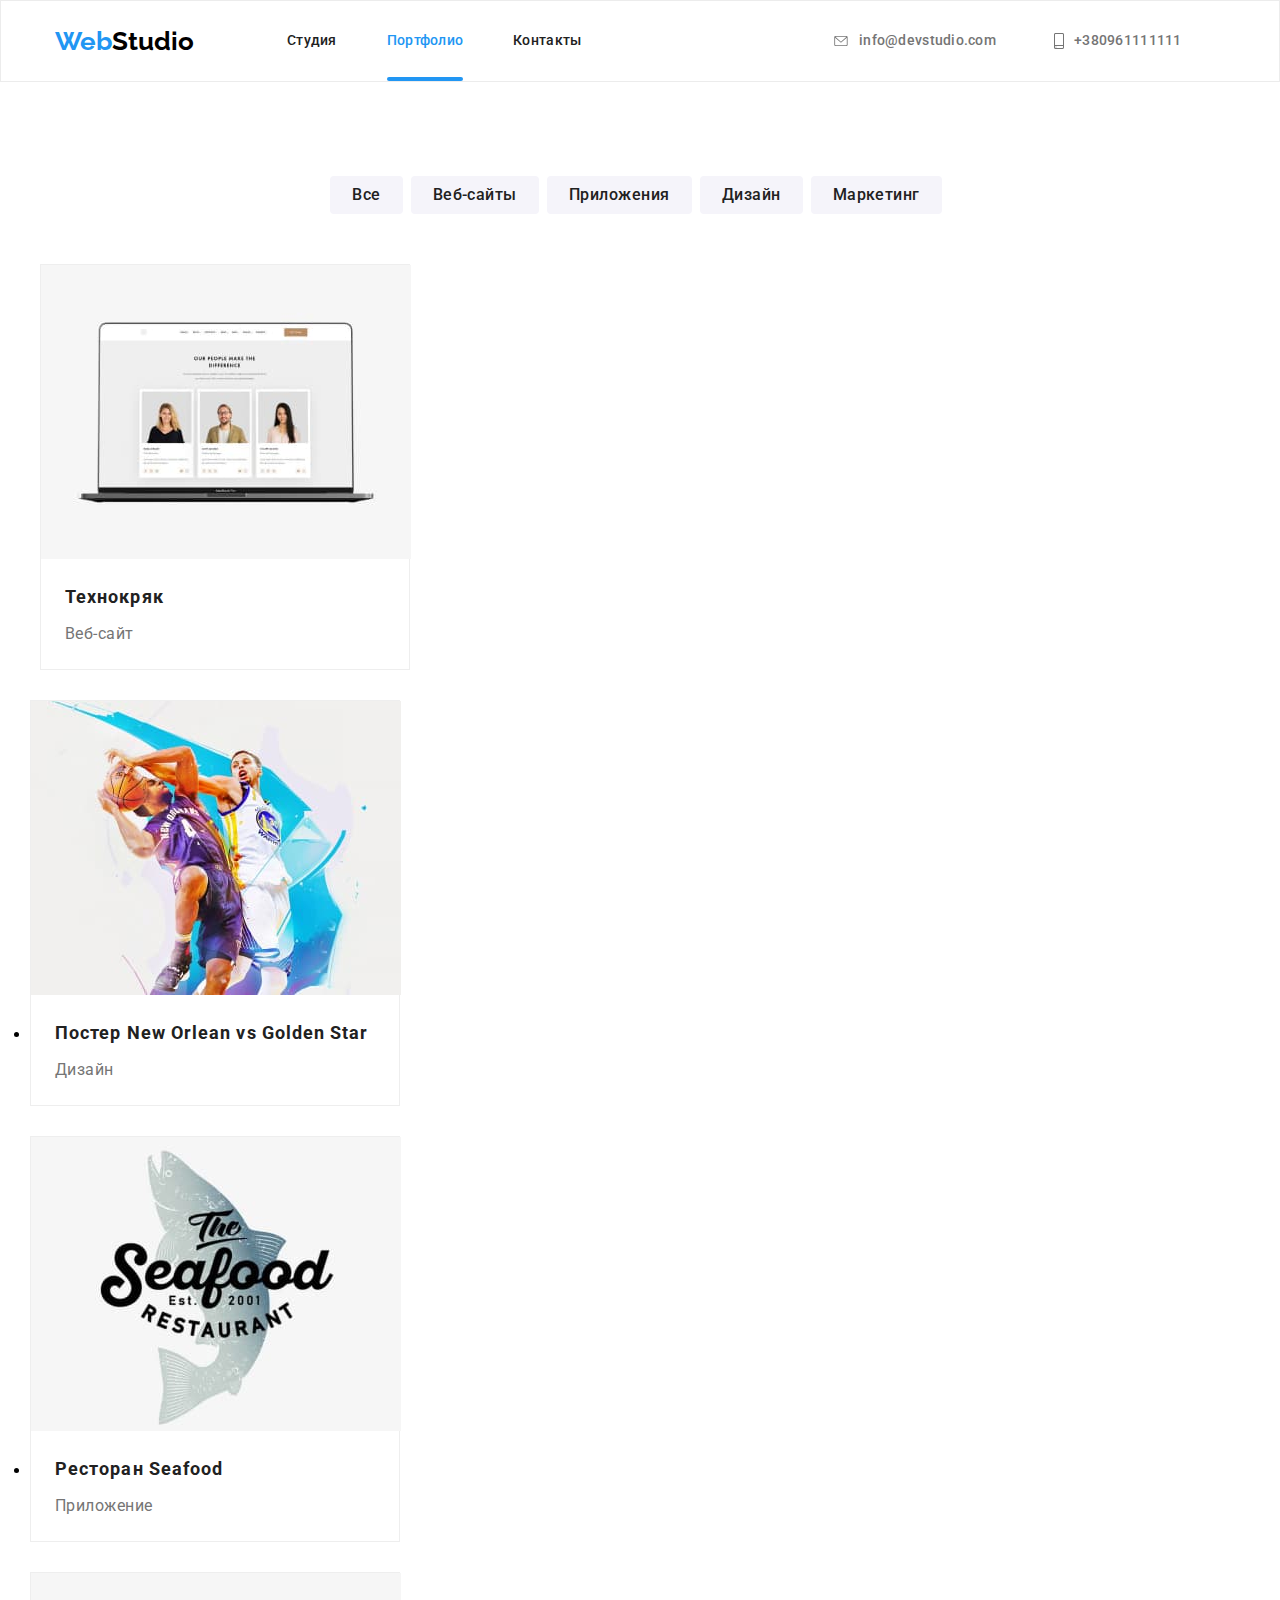
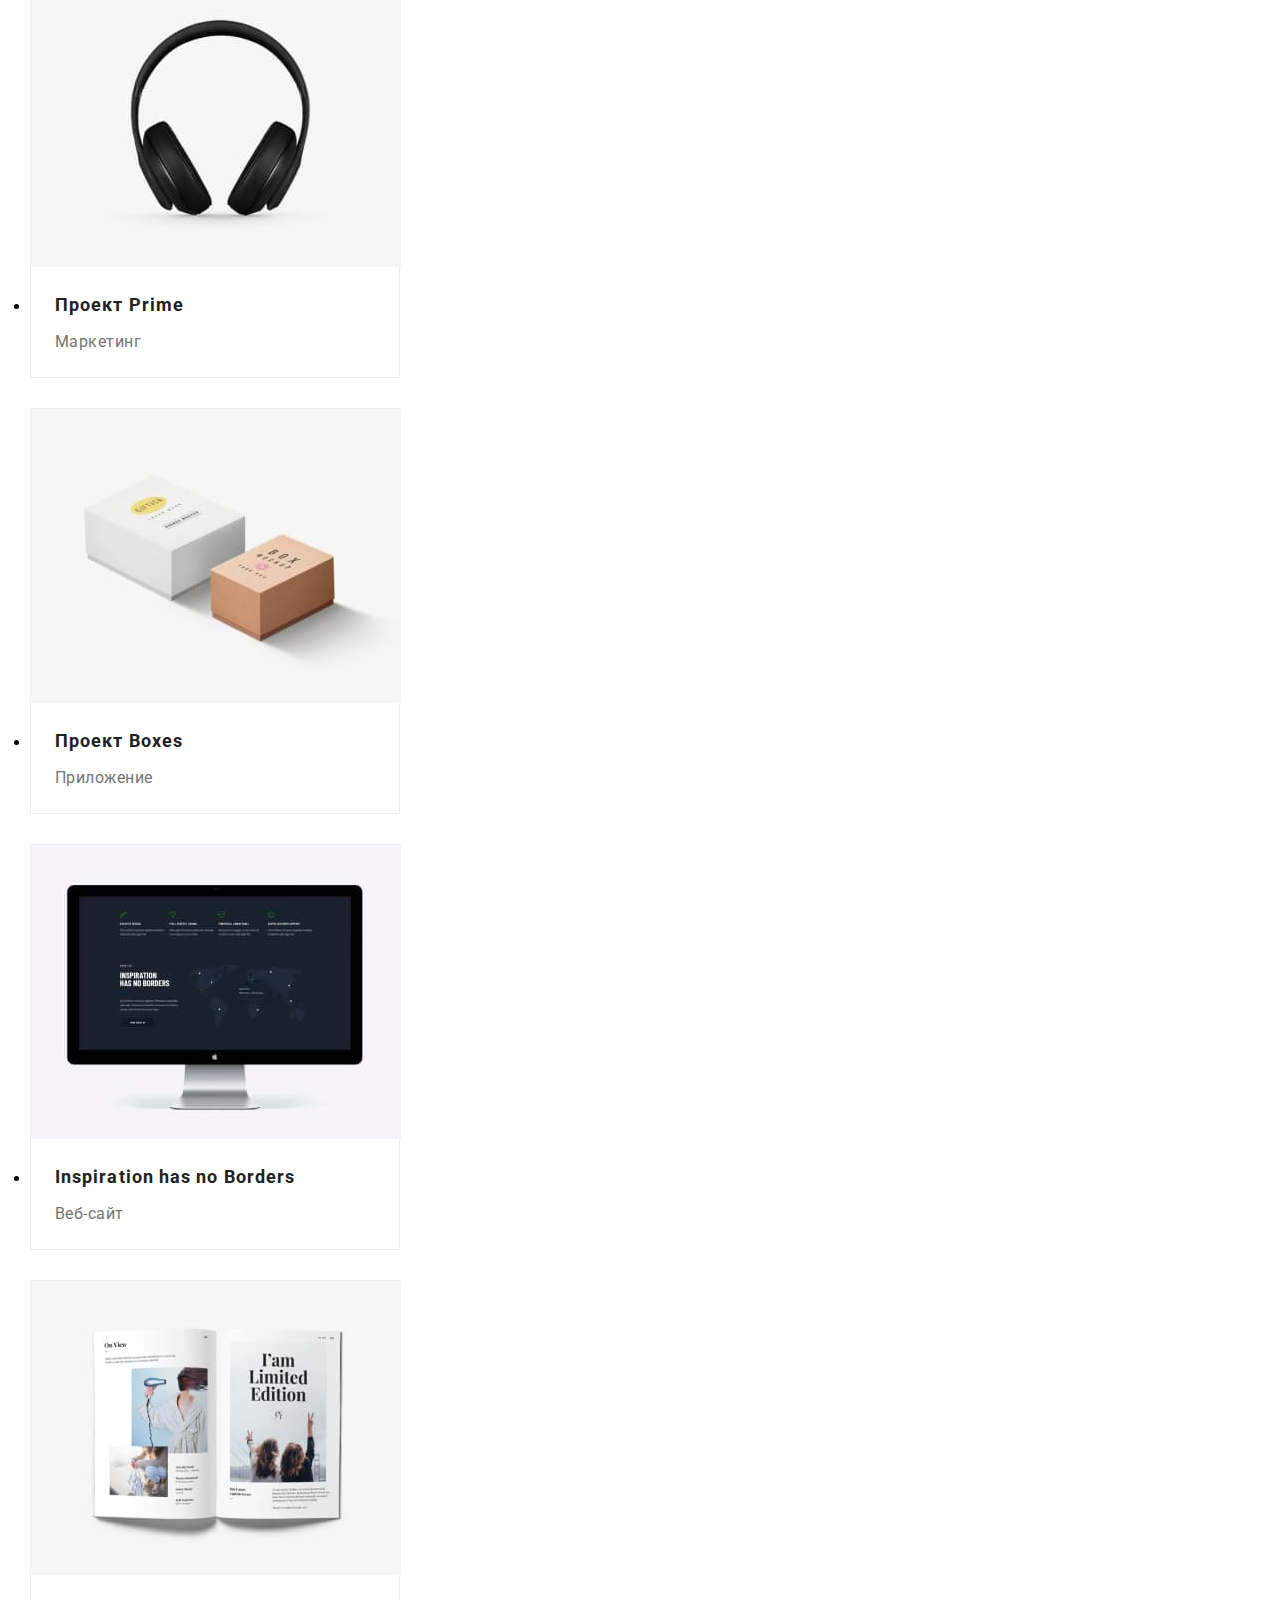
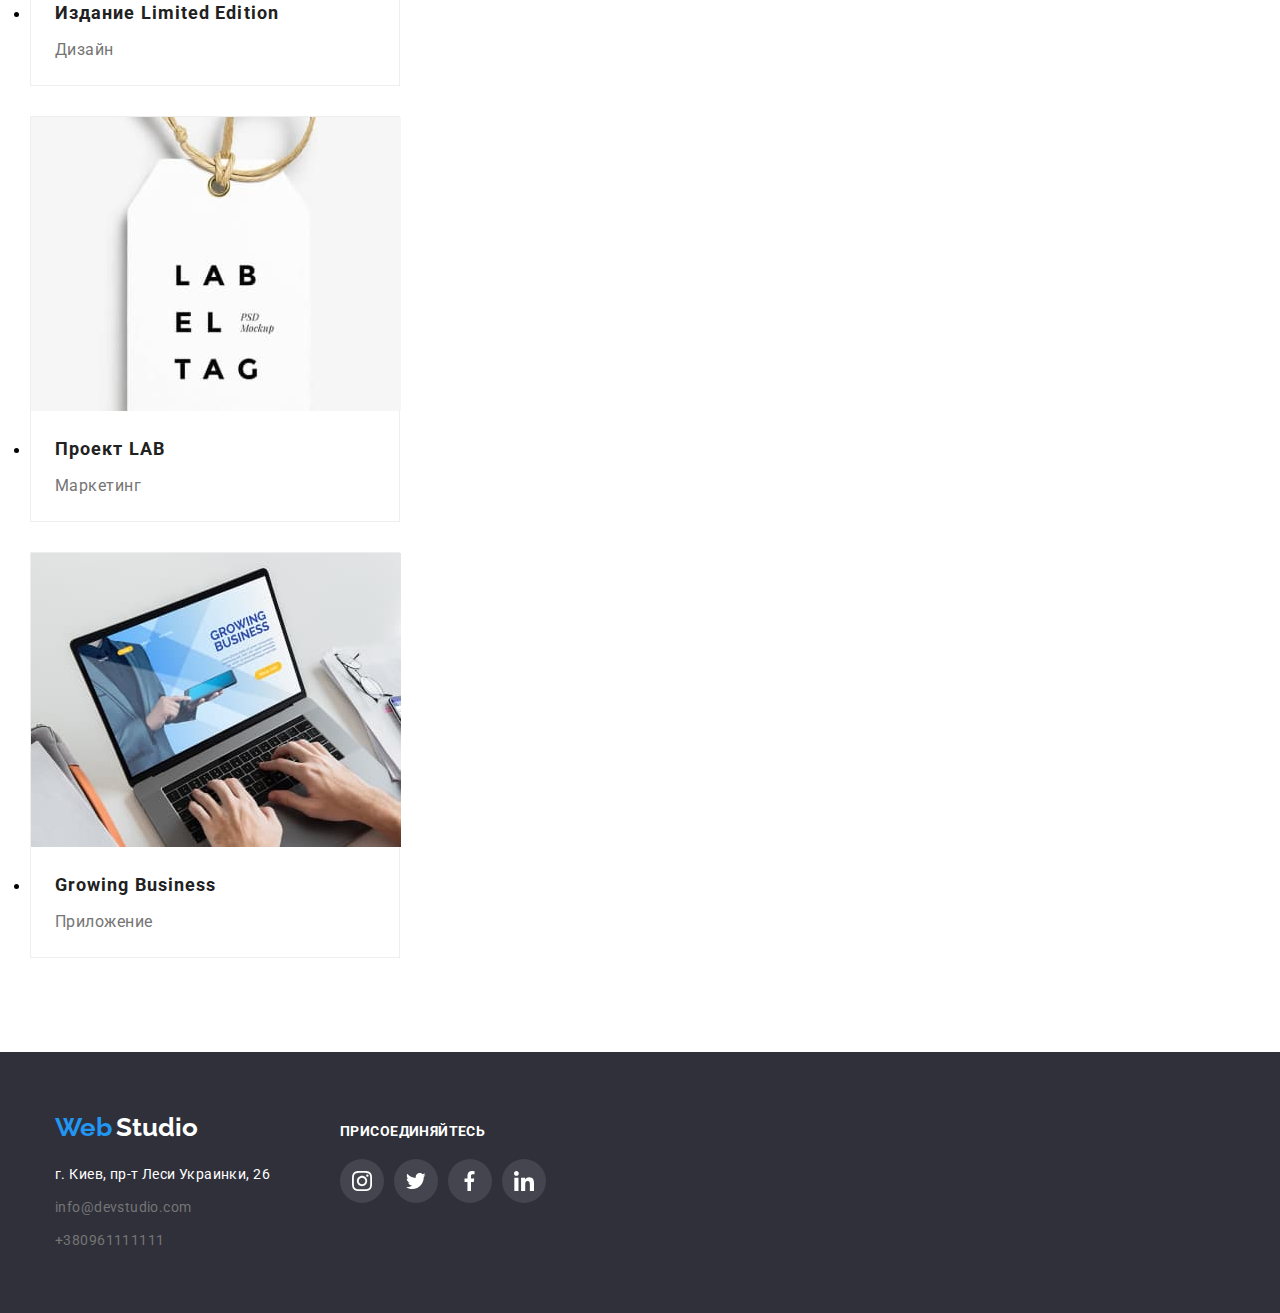
==== commit 68cf878a: "portfolio" ====
--- a/html/portfolio.html
+++ b/html/portfolio.html
@@ -45,13 +45,14 @@
         <div class="portfolio-photo-container">
         <ul class="portfolio-list">
         <li class="portfolio-gallery">
-        <div class="portfolio-thumb">
-            <a class="portfolio-link" href=""> <img src="../img/web_sites.jpg" alt="web_site" width="370">
-            <div class="technokryak">
+             <a class="portfolio-link" href=""> 
+             <div class="portfolio-thumb"> <img src="../img/web_sites.jpg" alt="web_site" width="370">
+             <div class="technokryak">
             <p class="technokryak-text">Технокряк это современная площадка распространения коронавируса. 
               Компании используют эту платформу для цифрового шпионажа и атак на защищённые сервера конкурентов.</p> 
               </div>
-            <div class="portfolio-gallery-container">
+            </div>
+             <div class="portfolio-gallery-container">
             <h2 class="portfolio-header">Технокряк</h2> 
             <p>Веб-сайт</p>
             </div>
@@ -59,26 +60,27 @@
         </div>
             </li>
         <li class="portfolio-gallery">
-          <div class="portfolio-thumb">  
-            <a class="portfolio-link" href=""> <img
-              src="../img/basketball.jpg" alt="two men play i basketball" width="370">
-              <div class="technokryak">
-                <p class="technokryak-text">Технокряк это современная площадка распространения коронавируса. 
-                  Компании используют эту платформу для цифрового шпионажа и атак на защищённые сервера конкурентов.</p> 
-                  </div>
-            <div class="portfolio-gallery-container">
+             <a class="portfolio-link" href=""> 
+              <div class="portfolio-thumb"> <img
+              src="../img/basketball.jpg" alt="two men play i basketball" width="370"> 
+              <div class="technokryak">
+                <p class="technokryak-text">Технокряк это современная площадка распространения коронавируса. 
+                  Компании используют эту платформу для цифрового шпионажа и атак на защищённые сервера конкурентов.</p> 
+                  </div>
+              </div>
+               <div class="portfolio-gallery-container">
             <h2 class="portfolio-header">Постер New Orlean vs Golden Star</h2>
             <p>Дизайн</p>
            </div>
             </a>
-          </div>
-        </li>
-        <li class="portfolio-gallery">
-            <a class="portfolio-link" href=""> <img src="../img/seafood.jpg" alt="logo of restaurant" width="370"> 
-              <div class="technokryak">
+          </li>
+        <li class="portfolio-gallery">
+            <a class="portfolio-link" href=""> <div class="portfolio-thumb"> <img src="../img/seafood.jpg" alt="logo of restaurant" width="370"> 
+                <div class="technokryak">
                 <p class="technokryak-text">Технокряк это современная площадка распространения коронавируса. 
                   Компании используют эту платформу для цифрового шпионажа и атак на защищённые сервера конкурентов.</p> 
                   </div> 
+                  </div>
               <div class="portfolio-gallery-container">
             <h2 class="portfolio-header">Ресторан Seafood</h2>
             <p>Приложение</p>
@@ -86,10 +88,11 @@
             </a>
         </li>
         <li class="portfolio-gallery">
-            <a class="portfolio-link" href=""> <img src="../img/earphones.jpg" alt="earphones" width="370"> 
-              <div class="technokryak">
-                <p class="technokryak-text">Технокряк это современная площадка распространения коронавируса. 
-                  Компании используют эту платформу для цифрового шпионажа и атак на защищённые сервера конкурентов.</p> 
+            <a class="portfolio-link" href=""> <div class="portfolio-thumb"> <img src="../img/earphones.jpg" alt="earphones" width="370"> 
+                <div class="technokryak">
+                <p class="technokryak-text">Технокряк это современная площадка распространения коронавируса. 
+                  Компании используют эту платформу для цифрового шпионажа и атак на защищённые сервера конкурентов.</p> 
+                  </div>
                   </div>
             <div class="portfolio-gallery-container">
             <h2 class="portfolio-header">Проект Prime</h2>
@@ -98,10 +101,11 @@
             </a>
          </li>
         <li class="portfolio-gallery">
-            <a class="portfolio-link" href=""> <img src="../img/boxes.jpg" alt="boxes" width="370"> 
-              <div class="technokryak">
-                <p class="technokryak-text">Технокряк это современная площадка распространения коронавируса. 
-                  Компании используют эту платформу для цифрового шпионажа и атак на защищённые сервера конкурентов.</p> 
+            <a class="portfolio-link" href=""> <div class="portfolio-thumb"> <img src="../img/boxes.jpg" alt="boxes" width="370"> 
+              <div class="technokryak">
+                <p class="technokryak-text">Технокряк это современная площадка распространения коронавируса. 
+                  Компании используют эту платформу для цифрового шпионажа и атак на защищённые сервера конкурентов.</p> 
+                  </div>
                   </div>
             <div class="portfolio-gallery-container">
             <h2 class="portfolio-header">Проект Boxes</h2>
@@ -110,10 +114,11 @@
             </a>
         </li>
         <li class="portfolio-gallery">
-            <a class="portfolio-link" href=""> <img src="../img/monitor.jpg" alt="monitor" width="370"> 
-              <div class="technokryak">
-                <p class="technokryak-text">Технокряк это современная площадка распространения коронавируса. 
-                  Компании используют эту платформу для цифрового шпионажа и атак на защищённые сервера конкурентов.</p> 
+            <a class="portfolio-link" href=""> <div class="portfolio-thumb"> <img src="../img/monitor.jpg" alt="monitor" width="370"> 
+              <div class="technokryak">
+                <p class="technokryak-text">Технокряк это современная площадка распространения коронавируса. 
+                  Компании используют эту платформу для цифрового шпионажа и атак на защищённые сервера конкурентов.</p> 
+                  </div>
                   </div>
              <div class="portfolio-gallery-container">
             <h2 class="portfolio-header">Inspiration has no Borders</h2>
@@ -122,10 +127,11 @@
             </a>
         </li>
           <li class="portfolio-gallery">
-            <a class="portfolio-link" href=""> <img src="../img/magazines.jpg" alt="magazines" width="370"> 
-              <div class="technokryak">
-                <p class="technokryak-text">Технокряк это современная площадка распространения коронавируса. 
-                  Компании используют эту платформу для цифрового шпионажа и атак на защищённые сервера конкурентов.</p> 
+            <a class="portfolio-link" href=""> <div class="portfolio-thumb"> <img src="../img/magazines.jpg" alt="magazines" width="370"> 
+              <div class="technokryak">
+                <p class="technokryak-text">Технокряк это современная площадка распространения коронавируса. 
+                  Компании используют эту платформу для цифрового шпионажа и атак на защищённые сервера конкурентов.</p> 
+                  </div>
                   </div>
             <div class="portfolio-gallery-container">
             <h2 class="portfolio-header">Издание Limited Edition</h2>
@@ -134,10 +140,11 @@
             </a>
         </li>
         <li class="portfolio-gallery">
-          <a class="portfolio-link" href=""> <img src="../img/lab.jpg" alt="leib" width="370">
+          <a class="portfolio-link" href=""> <div class="portfolio-thumb"> <img src="../img/lab.jpg" alt="leib" width="370"> 
             <div class="technokryak">
               <p class="technokryak-text">Технокряк это современная площадка распространения коронавируса. 
                 Компании используют эту платформу для цифрового шпионажа и атак на защищённые сервера конкурентов.</p> 
+                </div>
                 </div>
           <div class="portfolio-gallery-container"> 
           <h2 class="portfolio-header">Проект LAB</h2> 
@@ -146,10 +153,11 @@
           </a>
         </li> 
         <li class="portfolio-gallery">
-          <a class="portfolio-link" href=""> <img src="../img/typing.jpg" alt="typing on the computer" width="370"/> 
-            <div class="technokryak">
+          <a class="portfolio-link" href=""> <div class="portfolio-thumb"> <img src="../img/typing.jpg" alt="typing on the computer" width="370"/>
+              <div class="technokryak">
               <p class="technokryak-text">Технокряк это современная площадка распространения коронавируса. 
                 Компании используют эту платформу для цифрового шпионажа и атак на защищённые сервера конкурентов.</p> 
+                </div>
                 </div>
           <div class="portfolio-gallery-container">
             <h2 class="portfolio-header">Growing Business</h2>
--- a/css/styles.css
+++ b/css/styles.css
@@ -70,7 +70,8 @@
         position: absolute;
         display: block;
         width: 100%;
-        margin-top: 28px;
+        left: 0;
+        bottom: 0;
         background: #2196F3;
         border-radius: 2px;
         height: 4px;
@@ -90,7 +91,8 @@
         position: absolute;
         display: block;
         width: 100%;
-        margin-top: 28px;
+        left: 0;
+        bottom: 0;
         background: #2196F3;
         border-radius: 2px;
         height: 4px;
@@ -241,7 +243,8 @@
         height: 100%;
         background-color: rgba(0, 0, 0, 0.2);
         opacity: 1;
-        transition: opacity 250ms cubic-bezier(0.4, 0, 0.2, 1);
+        transition: opacity 1000s cubic-bezier(0.4, 0, 0.2, 1);
+        transition: visibility 1000ms cubic-bezier(0.4, 0, 0.2, 1);
        } 
      .modal {
         position: absolute; 
@@ -766,22 +769,31 @@
         margin-left: auto;
         height: auto;
     }
+    .portfolio-gallery a {
+        font-family: Roboto;
+        font-size: 16px;
+        line-height: 1.875;
+        letter-spacing: 0.03em;
+        color:var(--inactive-color);
+        display: block;
+        border: 1px solid #EEEEEE;
+        text-decoration: none;
+        }
     .portfolio-list {
        display: flex;
+       padding: 0;
+       margin: 0;
        flex-wrap: wrap;
        margin-top: -30px;
        margin-left: -30px;
-      }
+       list-style: none;
+       list-style-type: none;
+       }
     .portfolio-gallery {
-       display: flex;
-       flex-basis: calc (100% / 3 - 30px);
        margin-top: 30px;
        margin-left: 30px;
-       border: 1px solid #EEEEEE;
-       width: 370px;
-       padding-bottom: 20px;
-       height: 404px;
-      }
+       flex-basis: calc((100% - (2 * 30px)) / 3);
+     }
     .portfolio-header {
             font-family: Roboto;
             font-weight: bold;
@@ -791,23 +803,13 @@
             color:var(--main-color);
             margin-bottom: 4px;
              }
-    .portfolio-gallery a {
-            font-family: Roboto;
-            font-size: 16px;
-            line-height: 1.875;
-            letter-spacing: 0.03em;
-            color:var(--inactive-color);
-            text-decoration: none;
-            display: block;
-           }
     .portfolio-link {
+        width: 370px;
         box-shadow: 0;
-         width: 370px;
-        height: 404px;
         transition-property: box-shadow;
         transition-duration: 250ms;
         transition-timing-function: cubic-bezier(0.4, 0, 0.2, 1);
-    } 
+        } 
     .portfolio-link:hover,
     .portfolio-link:focus {
         box-shadow: 0px 1px 1px rgba(0, 0, 0, 0.12), 0px 4px 4px rgba(0, 0, 0, 0.06), 1px 4px 6px rgba(0, 0, 0, 0.16);
@@ -817,6 +819,7 @@
       padding-left: 24px;
       padding-top: 20px;
       padding-bottom: 20px;
+      width: 370px;
     }  
     .technokryak-text {
         font-family: Roboto;
@@ -825,10 +828,11 @@
         letter-spacing: 0.03em;
         color: var(--active-color);
       }  
-    .portfolio-link {
+    .portfolio-thumb {
         position: relative;
         overflow: hidden;
-       }
+        width: 370px;
+      }
     .technokryak {
         position: absolute;
         width: 100%;
@@ -841,13 +845,16 @@
         padding-right: 24px;
         padding-left: 24px;
         background-color: var(--accent-color);
-        transform: translatey(-101%);
+        transform: translatey(141%);
         transition: transform 250ms;
         transition-timing-function: cubic-bezier(0.4, 0, 0.2, 1);
     }
     .portfolio-link:hover .technokryak {
         transform: translatey(0);
       }
+    .portfolio-link:focus .technokryak {
+        transform: translatey(0);
+      }  
     .link-logo {
         text-decoration: none;
     }
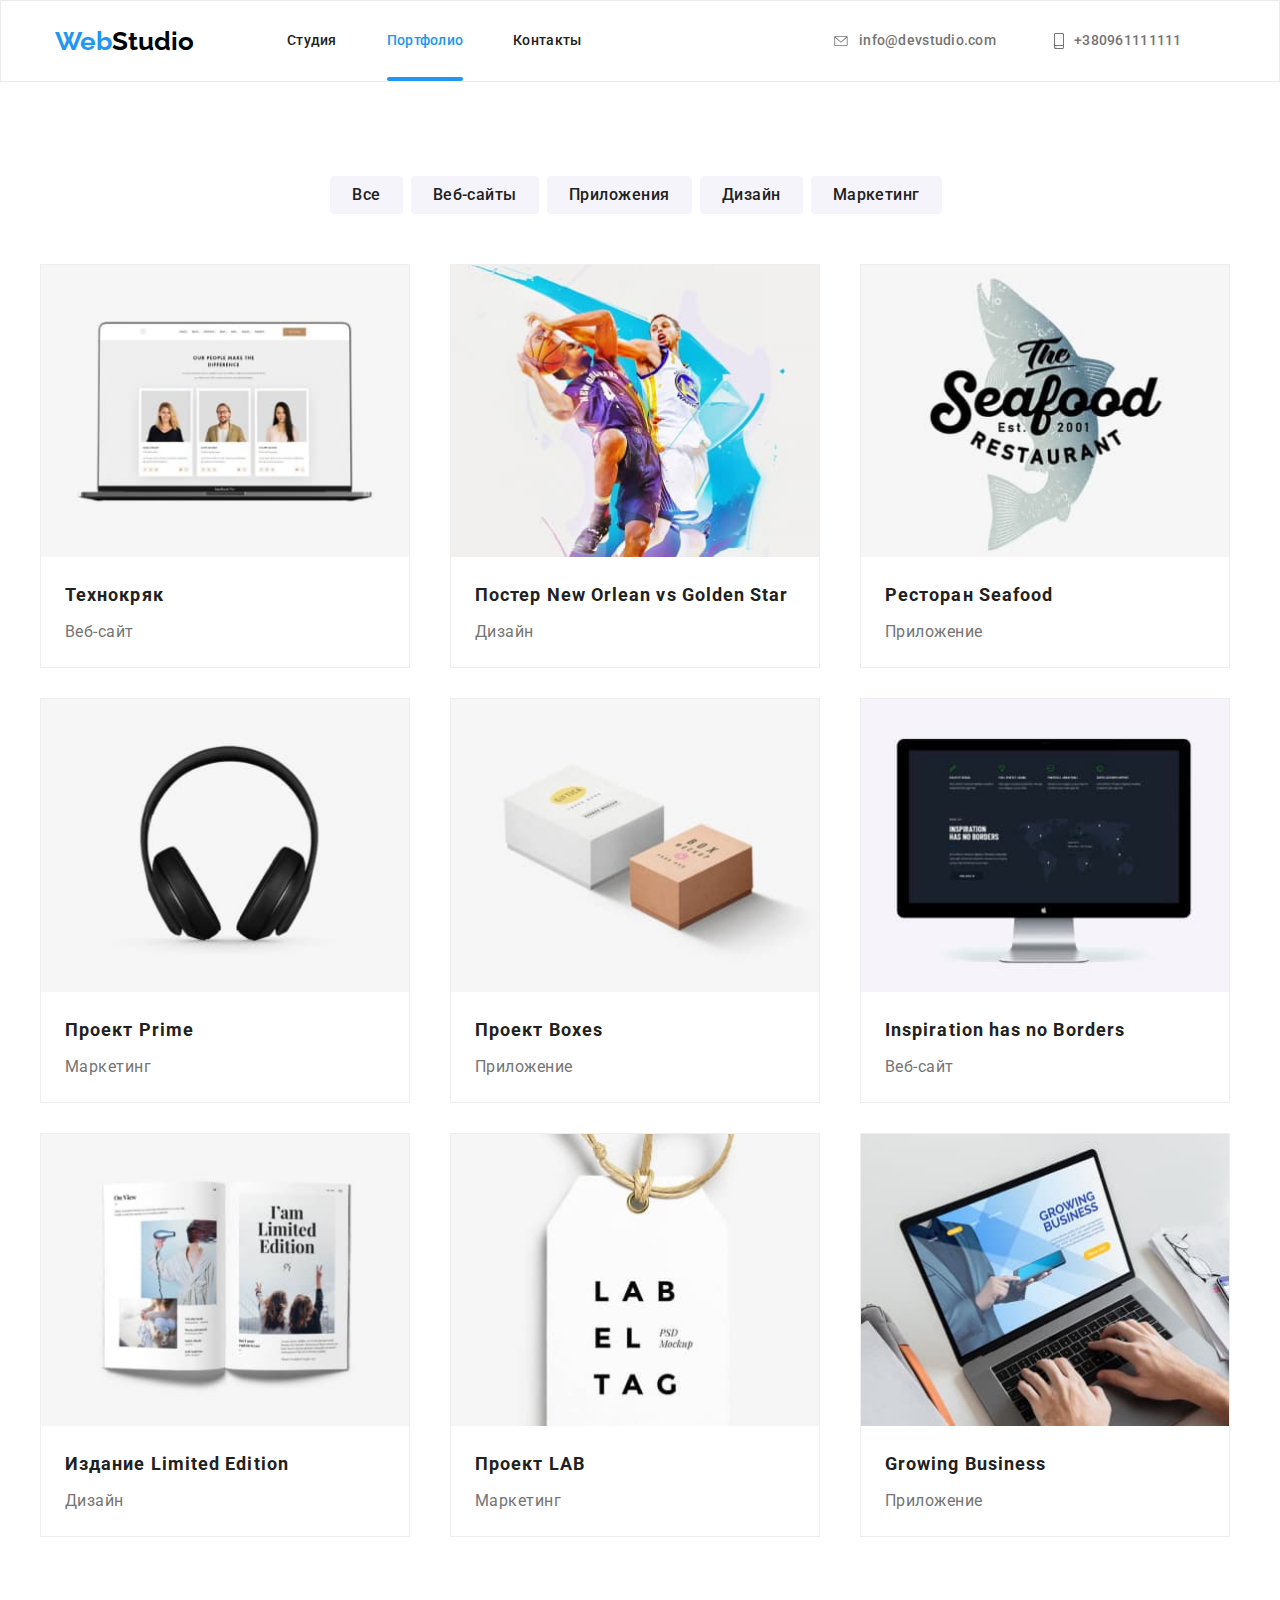
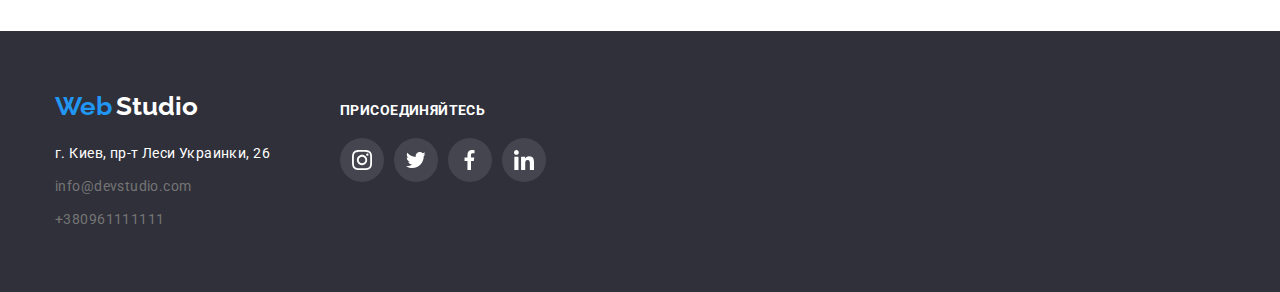
==== commit b2308d8f: "fixing" ====
--- a/html/portfolio.html
+++ b/html/portfolio.html
@@ -57,7 +57,6 @@
             <p>Веб-сайт</p>
             </div>
             </a>
-        </div>
             </li>
         <li class="portfolio-gallery">
              <a class="portfolio-link" href=""> 
--- a/css/styles.css
+++ b/css/styles.css
@@ -786,13 +786,12 @@
        flex-wrap: wrap;
        margin-top: -30px;
        margin-left: -30px;
-       list-style: none;
        list-style-type: none;
        }
     .portfolio-gallery {
        margin-top: 30px;
        margin-left: 30px;
-       flex-basis: calc((100% - (2 * 30px)) / 3);
+       flex-basis: calc(100% / 3 - 30px);
      }
     .portfolio-header {
             font-family: Roboto;
@@ -819,7 +818,6 @@
       padding-left: 24px;
       padding-top: 20px;
       padding-bottom: 20px;
-      width: 370px;
     }  
     .technokryak-text {
         font-family: Roboto;
@@ -831,8 +829,7 @@
     .portfolio-thumb {
         position: relative;
         overflow: hidden;
-        width: 370px;
-      }
+       }
     .technokryak {
         position: absolute;
         width: 100%;
